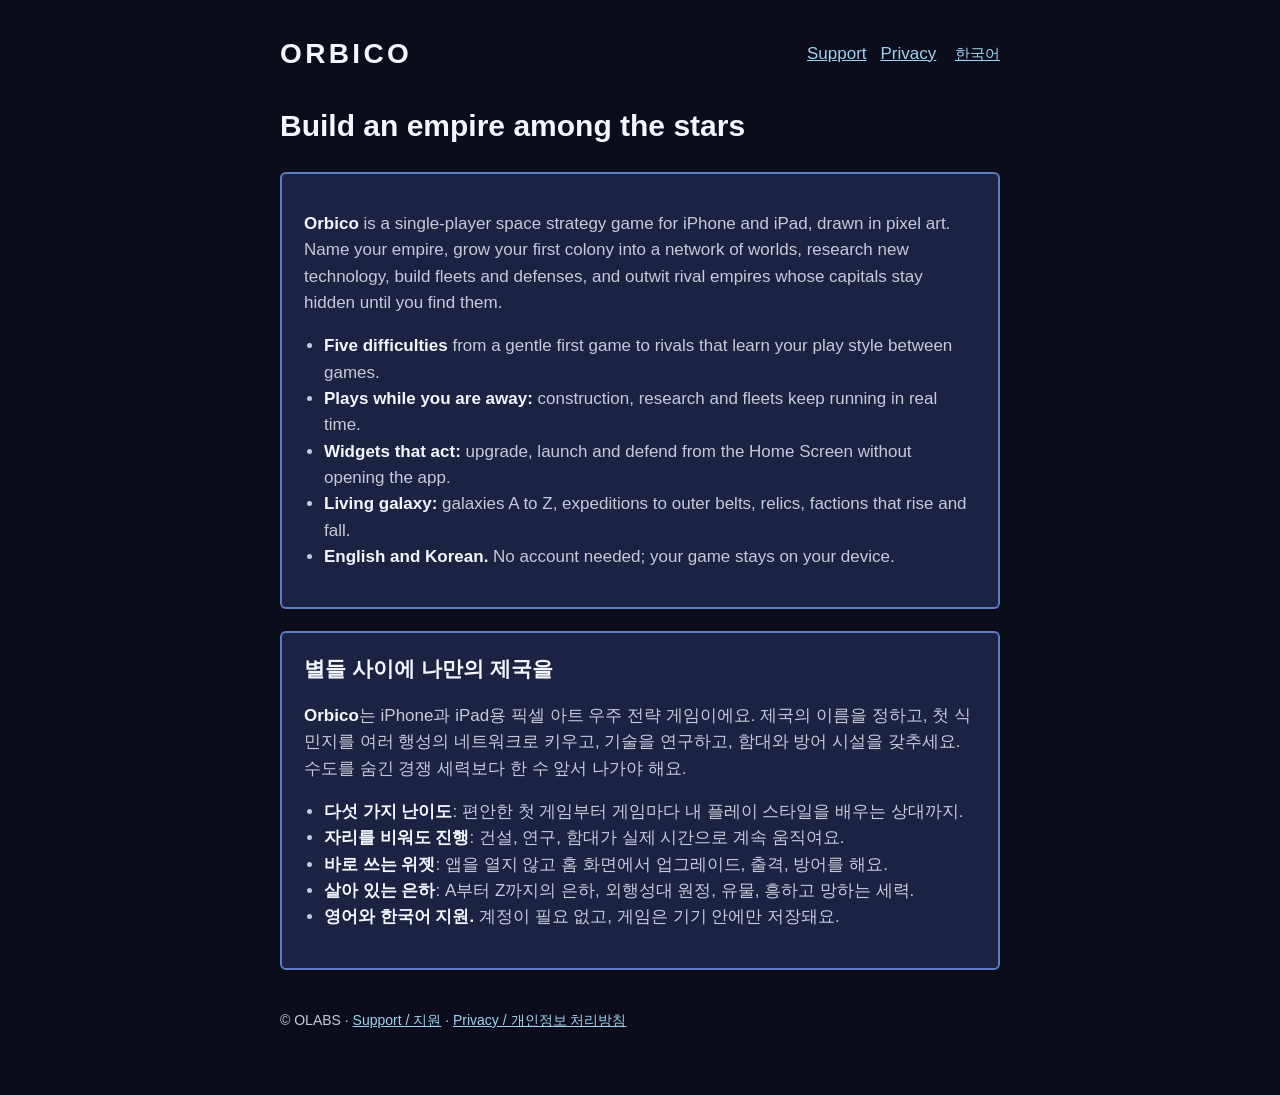
==== index.html @ 2dbd85e1 "Add files via upload" ====
<!doctype html>
<html lang="en">
<head>
<meta charset="utf-8">
<meta name="viewport" content="width=device-width, initial-scale=1">
<title>Orbico · pixel space strategy</title>
<meta name="description" content="Orbico: a single-player pixel-art space strategy game for iPhone and iPad.">
<link rel="stylesheet" href="style.css">
</head>
<body>
<main>
<header>
  <div class="brand">ORBICO</div>
  <nav><a href="support.html">Support</a><a href="privacy.html">Privacy</a> <span class="lang"><a href="#ko">한국어</a></span></nav>
</header>

<h1>Build an empire among the stars</h1>
<section>
  <p><strong>Orbico</strong> is a single-player space strategy game for iPhone and iPad, drawn in pixel art. Name your
  empire, grow your first colony into a network of worlds, research new technology, build fleets and defenses, and
  outwit rival empires whose capitals stay hidden until you find them.</p>
  <ul>
    <li><strong>Five difficulties</strong> from a gentle first game to rivals that learn your play style between games.</li>
    <li><strong>Plays while you are away:</strong> construction, research and fleets keep running in real time.</li>
    <li><strong>Widgets that act:</strong> upgrade, launch and defend from the Home Screen without opening the app.</li>
    <li><strong>Living galaxy:</strong> galaxies A to Z, expeditions to outer belts, relics, factions that rise and fall.</li>
    <li><strong>English and Korean.</strong> No account needed; your game stays on your device.</li>
  </ul>
</section>

<section id="ko" lang="ko">
  <h2>별들 사이에 나만의 제국을</h2>
  <p><strong>Orbico</strong>는 iPhone과 iPad용 픽셀 아트 우주 전략 게임이에요. 제국의 이름을 정하고, 첫 식민지를 여러 행성의
  네트워크로 키우고, 기술을 연구하고, 함대와 방어 시설을 갖추세요. 수도를 숨긴 경쟁 세력보다 한 수 앞서 나가야 해요.</p>
  <ul>
    <li><strong>다섯 가지 난이도</strong>: 편안한 첫 게임부터 게임마다 내 플레이 스타일을 배우는 상대까지.</li>
    <li><strong>자리를 비워도 진행</strong>: 건설, 연구, 함대가 실제 시간으로 계속 움직여요.</li>
    <li><strong>바로 쓰는 위젯</strong>: 앱을 열지 않고 홈 화면에서 업그레이드, 출격, 방어를 해요.</li>
    <li><strong>살아 있는 은하</strong>: A부터 Z까지의 은하, 외행성대 원정, 유물, 흥하고 망하는 세력.</li>
    <li><strong>영어와 한국어 지원.</strong> 계정이 필요 없고, 게임은 기기 안에만 저장돼요.</li>
  </ul>
</section>

<footer>© OLABS · <a href="support.html">Support / 지원</a> · <a href="privacy.html">Privacy / 개인정보 처리방침</a></footer>
</main>
</body>
</html>
---- style.css ----
:root { --bg: #0B0E1A; --panel: #1C2242; --edge: #5A7FC4; --text: #F4F7FF; --muted: #C5CAD9; --accent: #9DD3F2; }
* { box-sizing: border-box; }
body { margin: 0; background: var(--bg); color: var(--text); font: 17px/1.55 -apple-system, BlinkMacSystemFont, "Apple SD Gothic Neo", "Segoe UI", sans-serif; }
main { max-width: 760px; margin: 0 auto; padding: 32px 20px 64px; }
header { display: flex; align-items: center; justify-content: space-between; gap: 12px; flex-wrap: wrap; }
.brand { font-weight: 800; letter-spacing: 0.12em; font-size: 28px; }
nav a, footer a, a { color: var(--accent); }
nav a { margin-left: 14px; }
.lang { font-size: 15px; color: var(--muted); }
section { background: var(--panel); border: 2px solid var(--edge); border-radius: 6px; padding: 20px 22px; margin: 22px 0; }
h1 { font-size: 30px; margin: 28px 0 8px; }
h2 { font-size: 21px; margin: 0 0 10px; }
p, li { color: var(--muted); }
strong { color: var(--text); }
ul { padding-left: 20px; }
footer { margin-top: 40px; font-size: 14px; color: var(--muted); }
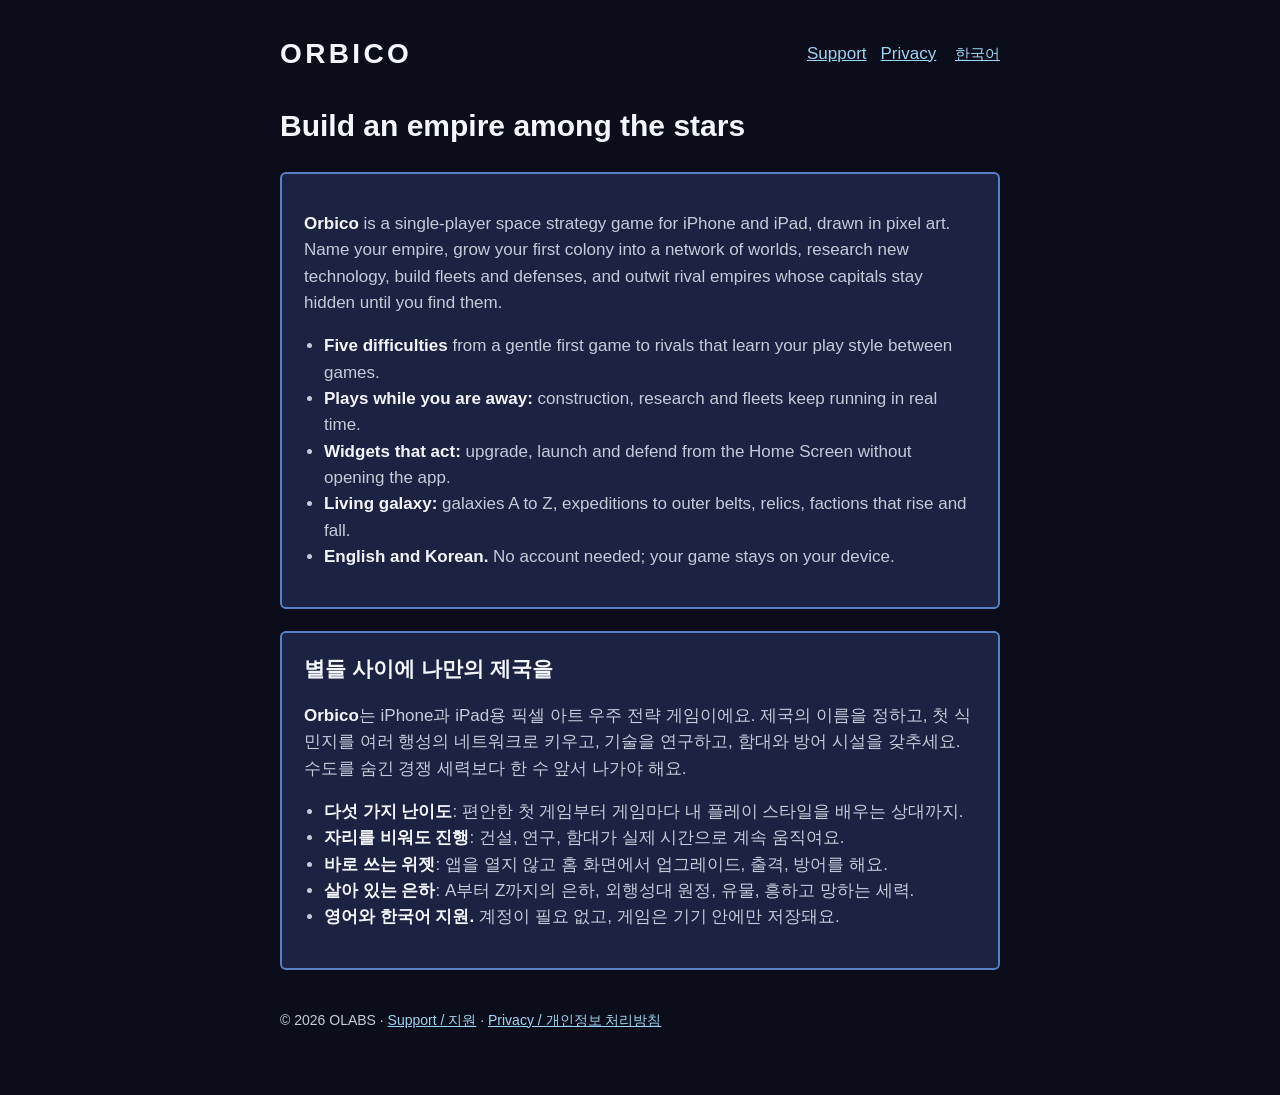
==== commit 0f867b88: "Add files via upload" ====
--- a/index.html
+++ b/index.html
@@ -41,7 +41,7 @@
   </ul>
 </section>
 
-<footer>© OLABS · <a href="support.html">Support / 지원</a> · <a href="privacy.html">Privacy / 개인정보 처리방침</a></footer>
+<footer>© 2026 OLABS · <a href="support.html">Support / 지원</a> · <a href="privacy.html">Privacy / 개인정보 처리방침</a></footer>
 </main>
 </body>
 </html>
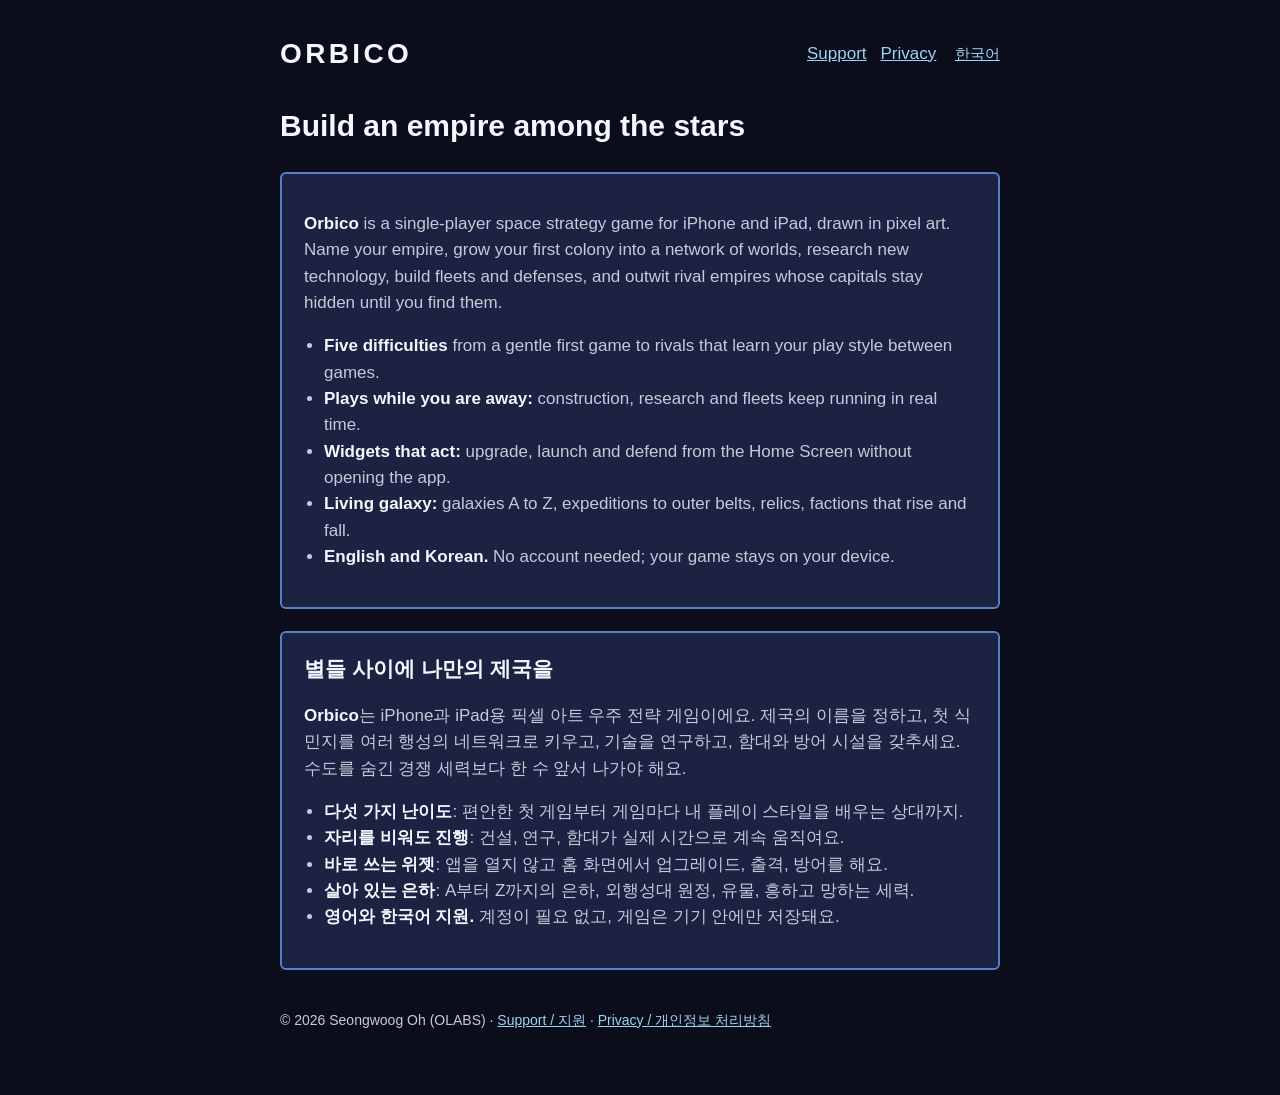
==== commit e66c5128: "Add files via upload" ====
--- a/index.html
+++ b/index.html
@@ -41,7 +41,7 @@
   </ul>
 </section>
 
-<footer>© 2026 OLABS · <a href="support.html">Support / 지원</a> · <a href="privacy.html">Privacy / 개인정보 처리방침</a></footer>
+<footer>© 2026 Seongwoog Oh (OLABS) · <a href="support.html">Support / 지원</a> · <a href="privacy.html">Privacy / 개인정보 처리방침</a></footer>
 </main>
 </body>
 </html>
